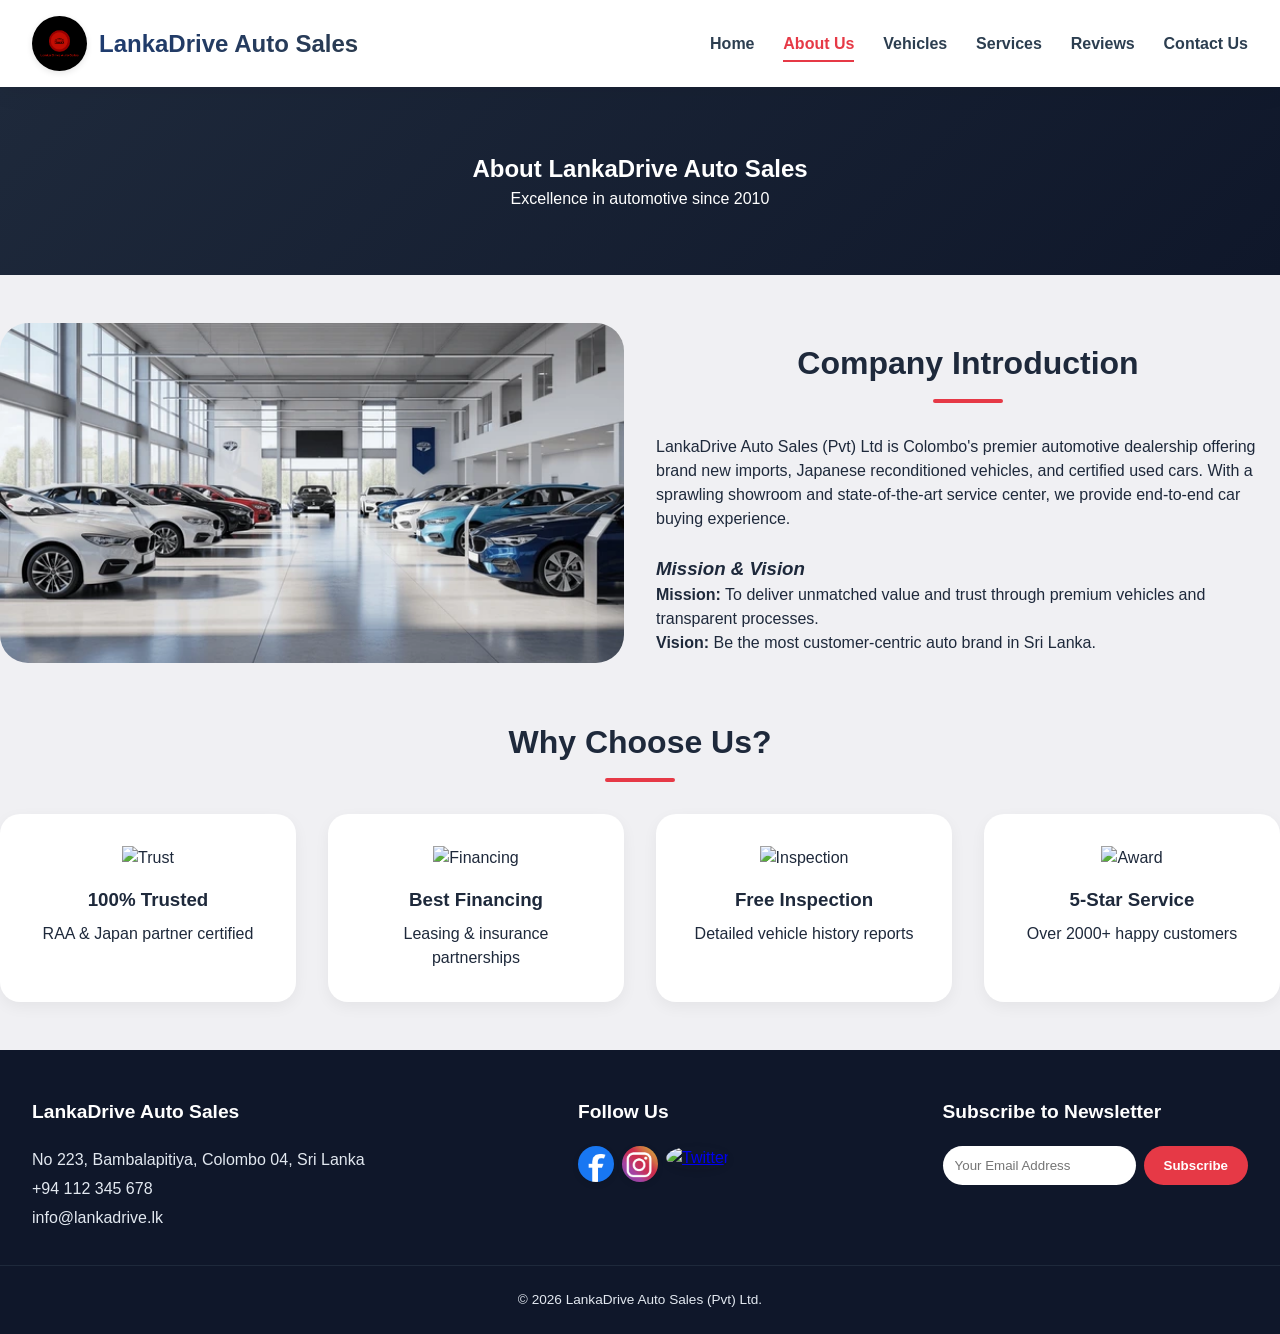
==== about.html @ 91d38817 "Add Files" ====
<!DOCTYPE html>
<html lang="en">

<head>
    <meta charset="UTF-8">
    <meta name="viewport" content="width=device-width, initial-scale=1.0">
    <title>LankaDrive - About Us</title>
    <link rel="stylesheet" href="css/style.css">
</head>

<body>
    <header>
        <div class="header-container">
            <div class="logo-area">
                <img src="images/logo.png" class="logo-img">
                <span class="company-name">LankaDrive Auto Sales</span>
            </div>
            <nav class="navbar">
                <ul>
                    <li><a href="index.html">Home</a></li>
                    <li><a href="about.html" class="active">About Us</a></li>
                    <li><a href="vehicles.html">Vehicles</a></li>
                    <li><a href="services.html">Services</a></li>
                    <li><a href="reviews.html">Reviews</a></li>
                    <li><a href="contact.html">Contact Us</a></li>
                </ul>
            </nav>
        </div>
    </header>
    <main>
        <section class="about-hero">
            <div class="container">
                <h1>About LankaDrive Auto Sales</h1>
                <p>Excellence in automotive since 2010</p>
            </div>
        </section>
        <div class="container section-padding">
            <div style="display: flex; flex-wrap: wrap; gap: 2rem; align-items: center; margin-bottom: 3rem;">
                <div style="flex:1">
                    <img src="images/Showroom.webp" alt="Showroom" style="width:100%; border-radius: 28px;"
                        alt="Showroom">
                </div>
                <div style="flex:1">
                    <h2>Company Introduction</h2>
                    <p>LankaDrive Auto Sales (Pvt) Ltd is Colombo's premier automotive dealership offering brand new
                        imports, Japanese reconditioned vehicles, and certified used cars. With a sprawling showroom and
                        state-of-the-art service center, we provide end-to-end car buying experience.</p>
                    <br>
                    <h3><em>Mission & Vision</em></h3>
                    <p><strong>Mission:</strong> To deliver unmatched value and trust through premium vehicles and
                        transparent processes.<br>
                        <strong>Vision:</strong> Be the most customer-centric auto brand in Sri Lanka.
                    </p>
                </div>
            </div>
            <h2>Why Choose Us?</h2>
            <div class="reason-cards">
                <div class="reason-card">
                    <img src="https://cdn-icons-png.flaticon.com/128/15552/15552480.png" alt="Trust">
                    <h3>100% Trusted</h3>
                    <p>RAA & Japan partner certified</p>
                </div>
                <div class="reason-card">
                    <img src="https://cdn-icons-png.flaticon.com/128/1611/1611343.png" alt="Financing">
                    <h3>Best Financing</h3>
                    <p>Leasing & insurance partnerships</p>
                </div>
                <div class="reason-card">
                    <img src="https://cdn-icons-png.flaticon.com/128/1690/1690427.png" alt="Inspection">
                    <h3>Free Inspection</h3>
                    <p>Detailed vehicle history reports</p>
                </div>
                <div class="reason-card">
                    <img src="https://cdn-icons-png.flaticon.com/128/6826/6826600.png" alt="Award">
                    <h3>5-Star Service</h3>
                    <p>Over 2000+ happy customers</p>
                </div>
            </div>
        </div>
    </main>
    <footer>
        <div class="footer-container">
            <div class="footer-col">
                <h4>LankaDrive Auto Sales</h4>
                <address>
                    No 223, Bambalapitiya, Colombo 04, Sri Lanka<br>
                    +94 112 345 678<br>
                    info@lankadrive.lk
                </address>
            </div>
            <div class="footer-col">
                <h4>Follow Us</h4>
                <div class="social-icons">
                    <a href="https://www.facebook.com/"><img src="images/facebook.png" alt="Facebook"
                            class="social-icon-img"></a>
                    <a href="https://www.instagram.com/"><img src="images/instagram.png" alt="Instagram"
                            class="social-icon-img"></a>
                    <a href="https://www.x.com/"><img src="images/X.png" alt="Twitter" class="social-icon-img"></a>
                </div>
            </div>
            <div class="footer-col newsletter">
                <h4>Subscribe to Newsletter</h4>
                <form class="newsletter-form">
                    <input type="email" placeholder="Your Email Address" required>
                    <button type="submit">Subscribe</button>
                </form>
            </div>
        </div>
        <div class="footer-bottom">
            <p>&copy; 2026 LankaDrive Auto Sales (Pvt) Ltd.</p>
        </div>
    </footer>
</body>

</html>
---- css/style.css ----
/* ========== Global Reset & Base ========== */
* {
    margin: 0;
    padding: 0;
    box-sizing: border-box;
}

body {
    font-family: 'Segoe UI', Tahoma, Geneva, Verdana, sans-serif;
    background: #f0f0f3;
    color: #1e293b;
    line-height: 1.5;
}

.container {
    max-width: 1280px;
    margin: 0 auto;
    padding: 0 24px;
}

/* ========== Typography ========== */
h1, h2, h3 {
    font-weight: 700;
}

h2 {
    font-size: 2rem;
    margin-bottom: 2rem;
    text-align: center;
    position: relative;
}

h2:after {
    content: '';
    display: block;
    width: 70px;
    height: 4px;
    background: #e63946;
    margin: 12px auto 0;
    border-radius: 4px;
}

/* ========== Header & Navigation ========== */
header {
    background: #ffffff;
    box-shadow: 0 8px 20px rgba(0,0,0,0.05);
    position: sticky;
    top: 0;
    z-index: 1000;
}

.header-container {
    display: flex;
    justify-content: space-between;
    align-items: center;
    max-width: 1280px;
    margin: 0 auto;
    padding: 1rem 2rem;
    flex-wrap: wrap;
    gap: 1rem;
}

.logo-area {
    display: flex;
    align-items: center;
    gap: 12px;
}

.logo-img {
    width: 55px;
    height: 55px;
    border-radius: 50%;
    object-fit: cover;
    box-shadow: 0 2px 6px rgba(0,0,0,0.1);
}

.company-name {
    font-size: 1.5rem;
    font-weight: 800;
    background: linear-gradient(135deg, #1e3c72, #2b3b4e);
    -webkit-background-clip: text;
    background-clip: text;
    color: transparent;
}

.navbar ul {
    display: flex;
    gap: 1.8rem;
    list-style: none;
    flex-wrap: wrap;
    justify-content: center;
}

.navbar a {
    text-decoration: none;
    font-weight: 600;
    color: #2c3e50;
    transition: 0.2s;
    padding: 0.5rem 0;
    border-bottom: 2px solid transparent;
}

.navbar a:hover,
.navbar a.active {
    color: #e63946;
    border-bottom-color: #e63946;
}

/* ========== Hero Banner ========== */
.hero-banner {
    background: linear-gradient(rgba(0,0,0,0.65), rgba(0,0,0,0.65)), url('https://hips.hearstapps.com/mtg-prod/68084d38eb64050008ab0179/2026lexuses300h7.jpg?w=768&width=768&q=75&format=webp');
    background-size: cover;
    background-position: center 40%;
    height: 85vh;
    min-height: 520px;
    display: flex;
    align-items: center;
    text-align: center;
    color: white;
}

.banner-content {
    max-width: 800px;
    margin: 0 auto;
    padding: 1.5rem;
}

.banner-content h1 {
    font-size: 3.5rem;
    margin-bottom: 1rem;
}

.banner-content p {
    font-size: 1.25rem;
    margin-bottom: 2rem;
}

.btn-primary {
    background: #e63946;
    color: white;
    padding: 12px 32px;
    border-radius: 40px;
    text-decoration: none;
    font-weight: 600;
    display: inline-block;
    box-shadow: 0 4px 12px rgba(0,0,0,0.2);
    transition: 0.3s;
}

.btn-primary:hover {
    background: #c1121f;
    transform: translateY(-2px);
}

/* ========== Welcome Section ========== */
.welcome-section {
    padding: 4rem 0;
    background: white;
    text-align: center;
}

.welcome-section p {
    max-width: 800px;
    margin: 0 auto;
    font-size: 1.1rem;
    color: #334155;
}

/* ========== Vehicle Cards ========== */
.featured-vehicles {
    padding: 4rem 0;
    background: #f8fafc;
}

.vehicle-grid {
    display: grid;
    grid-template-columns: repeat(auto-fit, minmax(320px, 1fr));
    gap: 2rem;
    margin-top: 1rem;
}

.vehicle-card {
    background: white;
    border-radius: 24px;
    overflow: hidden;
    transition: transform 0.25s ease, box-shadow 0.25s;
    box-shadow: 0 10px 25px -5px rgba(0,0,0,0.05);
}

.vehicle-card:hover {
    transform: translateY(-6px);
    box-shadow: 0 20px 30px -12px rgba(0,0,0,0.15);
}

.vehicle-card img {
    width: 100%;
    height: 210px;
    object-fit: cover;
}

.vehicle-info {
    padding: 1.5rem;
}

.vehicle-info h3 {
    font-size: 1.4rem;
    margin-bottom: 0.75rem;
}

.vehicle-specs {
    list-style: none;
    margin: 1rem 0;
    display: flex;
    flex-wrap: wrap;
    gap: 12px;
    font-size: 0.85rem;
    color: #475569;
}

.vehicle-specs li {
    display: flex;
    align-items: center;
    gap: 5px;
}

.vehicle-specs img {
    width: 18px;
    height: 18px;
    object-fit: contain;
}

.btn-inquire {
    background: #3b2d1e;
    color: white;
    padding: 10px 20px;
    border-radius: 40px;
    font-weight: 600;
    display: inline-block;
    text-decoration: none;
    font-size: 0.9rem;
    transition: 0.2s;
}

.btn-inquire:hover {
    background: #e63946; 
}

/* ========== Promo Section ========== */
.promo-section {
    background: #0f172a;
    color: white;
    padding: 3rem 0;
}

.promo-flex {
    display: flex;
    align-items: center;
    justify-content: space-between;
    gap: 2rem;
    flex-wrap: wrap;
}

.promo-text h3 {
    font-size: 1.8rem;
    margin-bottom: 1rem;
}

.btn-secondary1 {
    background: #e63946;
    color: white;
    padding: 10px 28px;
    border-radius: 40px;
    text-decoration: none;
    display: inline-block;
    margin-top: 1rem;
    font-weight: 600;
}

.btn-secondary1:hover {
    background: #c1121f;
}

.promo-image img {
    border-radius: 24px;
    width: 100%;
    max-width: 400px;
    box-shadow: 0 10px 20px rgba(0,0,0,0.3);
}

/* ========== Gallery ========== */
.gallery-section {
    padding: 4rem 0;
    background: white;
}

.gallery-grid {
    display: grid;
    grid-template-columns: repeat(auto-fit, minmax(250px, 1fr));
    gap: 1.5rem;
}

.gallery-grid img {
    width: 100%;
    border-radius: 20px;
    transition: 0.3s;
    object-fit: cover;
    height: 180px;
}

.gallery-grid img:hover {
    transform: scale(1.02);
    box-shadow: 0 8px 20px rgba(0,0,0,0.1);
}

/* ========== Footer ========== */
footer {
    background: #0f172a;
    color: #e2e8f0;
    padding-top: 3rem;
}

.footer-container {
    max-width: 1280px;
    margin: 0 auto;
    display: flex;
    flex-wrap: wrap;
    justify-content: space-between;
    gap: 2rem;
    padding: 0 2rem 2rem;
}

.footer-col h4 {
    font-size: 1.2rem;
    margin-bottom: 1.2rem;
    color: white;
}

.footer-col address {
    font-style: normal;
    line-height: 1.8;
}

.social-icons {
    display: flex;
    gap: 8px;
    margin-top: 0.5rem;
}

.social-icons a {
    display: inline-block;
    transition: transform 0.2s ease;
}

.social-icons a:hover {
    transform: translateY(-3px);
}

.social-icon-img {
    width: 36px;
    height: 36px;
    border-radius: 50%;
    object-fit: cover;
    box-shadow: 0 2px 6px rgba(0,0,0,0.1);
}

.newsletter-form {
    display: flex;
    gap: 8px;
    flex-wrap: wrap;
}

.newsletter-form input {
    padding: 12px;
    border-radius: 60px;
    border: none;
    flex: 1;
    min-width: 160px;
    outline: none;
}

.newsletter-form button {
    background: #e63946;
    border: none;
    padding: 0 20px;
    border-radius: 60px;
    color: white;
    font-weight: 600;
    cursor: pointer;
    transition: 0.2s;
}

.footer-bottom {
    text-align: center;
    padding: 1.5rem;
    border-top: 1px solid #1e293b;
    font-size: 0.85rem;
}

/* ========== Responsive ========== */
@media (max-width: 860px) {
    .navbar ul {
        flex-direction: column;
        gap: 0.8rem;
        align-items: center;
    }

    .banner-content h1 {
        font-size: 2.2rem;
    }

    .promo-flex {
        flex-direction: column;
        text-align: center;
    }
}

/* ========== About Page ========== */
.about-hero {
    background: linear-gradient(135deg, #1e293b, #0f172a);
    padding: 4rem 0;
    text-align: center;
    color: white;
}

.reason-cards {
    display: grid;
    grid-template-columns: repeat(auto-fit, minmax(220px, 1fr));
    gap: 2rem;
    margin-top: 2rem;
}

.reason-card {
    background: white;
    border-radius: 20px;
    padding: 2rem;
    text-align: center;
    box-shadow: 0 5px 15px rgba(0,0,0,0.05);
}

.reason-card img {
    width: 50px;
    height: 50px;
    margin-bottom: 1rem;
    object-fit: contain;
}

.reason-card h3 {
    margin-bottom: 0.5rem;
}

/* ========== Services Page ========== */
.services-grid {
    display: grid;
    grid-template-columns: repeat(auto-fit, minmax(280px, 1fr));
    gap: 2rem;
    margin: 3rem 0;
}

.service-item {
    background: white;
    border-radius: 28px;
    padding: 2rem;
    text-align: center;
    box-shadow: 0 10px 15px -3px rgba(0,0,0,0.05);
    transition: 0.2s;
}

.service-item img {
    width: 60px;
    height: 60px;
    margin-bottom: 1rem;
    object-fit: contain;
}


/* ========== Reviews Page ========== */
.testimonials-grid {
    display: grid;
    grid-template-columns: repeat(auto-fit, minmax(300px, 1fr));
    gap: 2rem;
    margin-bottom: 3rem;
}

.testimonial-card {
    background: white;
    border-radius: 24px;
    padding: 1.8rem;
    box-shadow: 0 10px 20px rgba(0,0,0,0.05);
}

.stars {
    color: #fbbf24;
    font-size: 1.2rem;
    margin-bottom: 1rem;
}

.video-testimonial {
    background: #f1f5f9;
    border-radius: 28px;
    padding: 2rem;
    text-align: center;
    max-width: 800px;
    margin: 0 auto;
}

.video-testimonial video {
    border-radius: 20px;
    margin: 1rem 0;
}

/* ========== Contact Page ========== */
.contact-wrapper {
    display: flex;
    flex-wrap: wrap;
    gap: 3rem;
    margin: 3rem 0;
}

.contact-details {
    flex: 1;
    background: white;
    border-radius: 24px;
    padding: 2rem;
    box-shadow: 0 10px 20px rgba(0,0,0,0.05);
}

.inquiry-form {
    flex: 1.5;
    background: white;
    border-radius: 24px;
    padding: 2rem;
    box-shadow: 0 10px 20px rgba(0,0,0,0.05);
}

.form-group {
    margin-bottom: 1.2rem;
}

.form-group input,
.form-group textarea {
    width: 100%;
    padding: 12px 16px;
    border-radius: 40px;
    border: 1px solid #cbd5e1;
    font-family: inherit;
}

.radio-group {
    display: flex;
    gap: 1.5rem;
    margin: 1rem 0;
}

.radio-group label {
    display: flex;
    align-items: center;
    gap: 6px;
}

.btn-submit {
    background: #e63946;
    color: white;
    border: none;
    padding: 12px 28px;
    border-radius: 40px;
    font-weight: 700;
    cursor: pointer;
    margin-top: 1rem;
}

/* ========== Utility ========== */
.page-title {
    text-align: center;
    margin: 2rem 0 1rem;
    font-size: 2.2rem;
}

.section-padding {
    padding: 3rem 0;
}

/* Car Detail Section (for vehicle-details.html) */
.car-detail-section {
    margin-bottom: 3rem;
    scroll-margin-top: 100px;
}

.car-detail {
    display: flex;
    flex-wrap: wrap;
    gap: 3rem;
    background: rgb(231, 227, 227);
    border-radius: 28px;
    padding: 2rem;
    box-shadow: 0 10px 20px rgba(0,0,0,0.05);
}

.car-detail-image {
    flex: 1;
}

.car-detail-image img {
    width: 100%;
    border-radius: 20px;
    object-fit: cover;
}

.car-detail-info {
    flex: 1;
}

.car-detail-info h2 {
    text-align: left;
    margin-bottom: 1rem;
}

.car-detail-info h2:after {
    margin: 12px 0 0 0;
}

.car-detail-info .price {
    font-size: 1.8rem;
    font-weight: 700;
    color: #e63946;
    margin: 1rem 0;
}

.full-specs {
    list-style: none;
    margin: 1.5rem 0;
    display: grid;
    grid-template-columns: repeat(auto-fill, minmax(200px, 1fr));
    gap: 0.8rem;
}

.full-specs li {
    padding: 0.5rem 0;
    border-bottom: 1px solid #e2e8f0;
}

.description {
    margin: 1.5rem 0;
    line-height: 1.6;
    color: #334155;
}

.btn-primary {
    background: #e63946;
    color: white;
    padding: 12px 28px;
    text-decoration: none;
    border-radius: 40px;
    font-weight: 600;
    display: inline-block;
    transition: 0.2s;
}

.btn-primary:hover {
    background: #c1121f;
    transform: translateY(-2px);
}

.btn-secondary {
    background: #1e293b;
    color: white;
    padding: 12px 28px;
    text-decoration: none;
    border-radius: 40px;
    font-weight: 600;
    display: inline-block;
    transition: 0.2s;
}

.btn-secondary:hover {
    background: #0f172a;
}

@media (max-width: 860px) {
    .car-detail {
        flex-direction: column;
    }
}
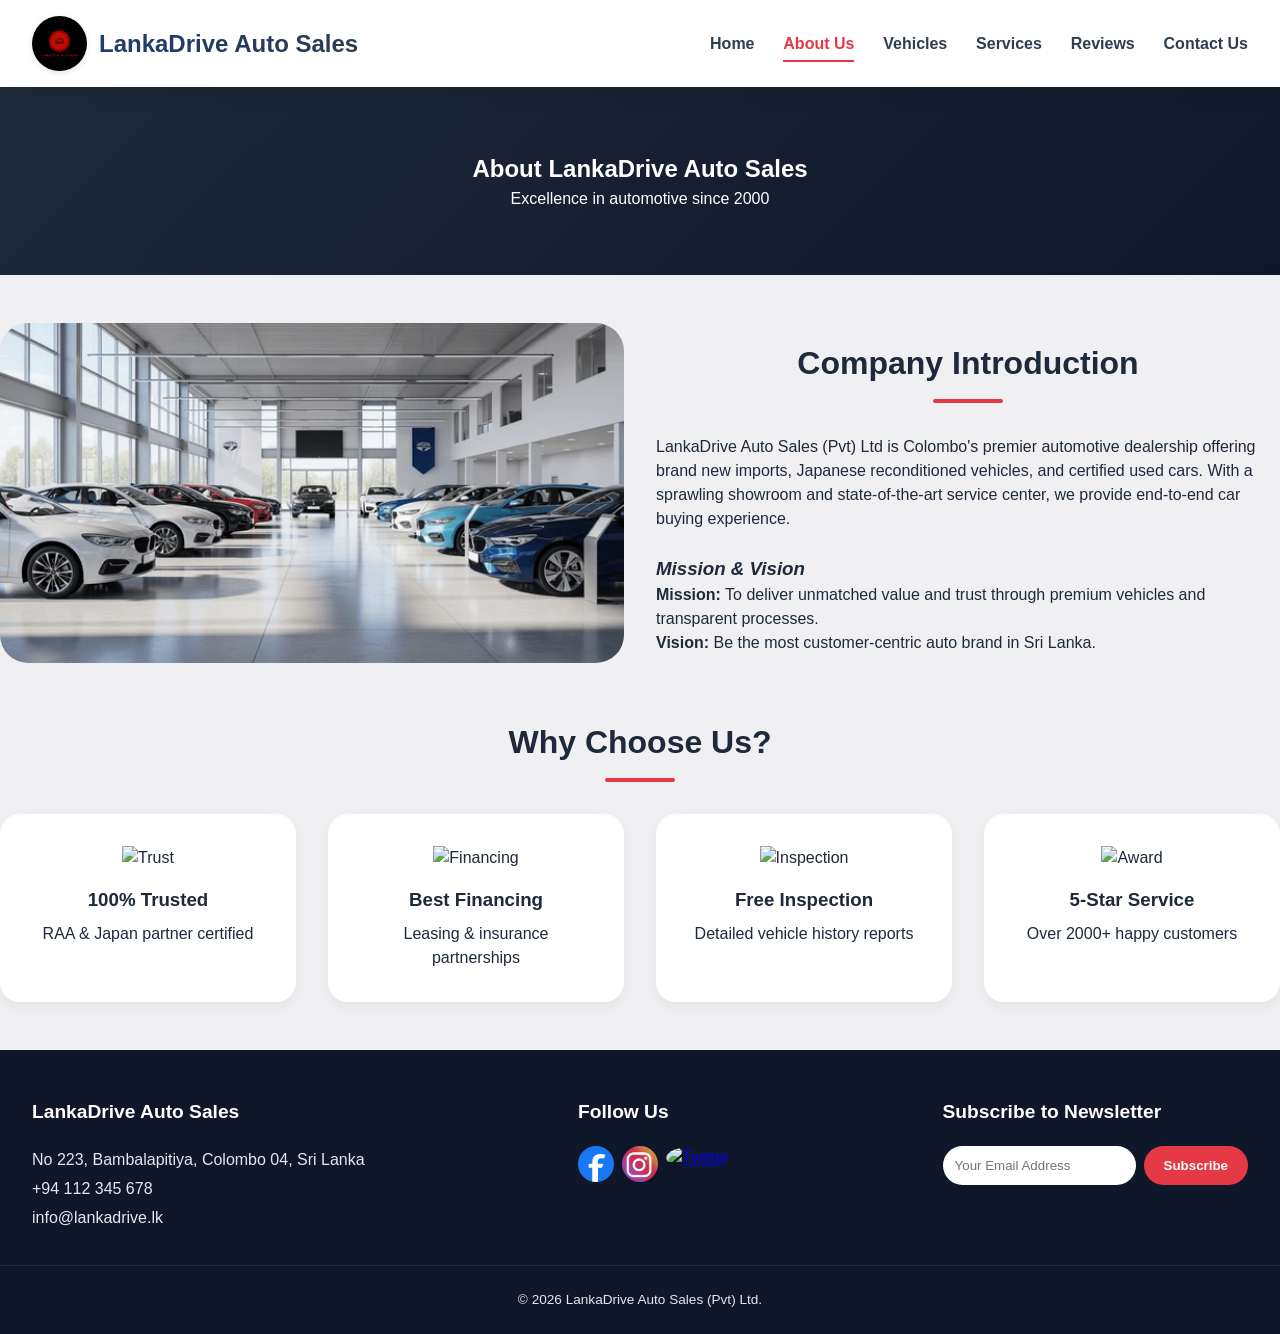
==== commit 8bf601d0: "Update about.html" ====
--- a/about.html
+++ b/about.html
@@ -31,7 +31,7 @@
         <section class="about-hero">
             <div class="container">
                 <h1>About LankaDrive Auto Sales</h1>
-                <p>Excellence in automotive since 2010</p>
+                <p>Excellence in automotive since 2000</p>
             </div>
         </section>
         <div class="container section-padding">
@@ -112,4 +112,4 @@
     </footer>
 </body>
 
-</html>+</html>
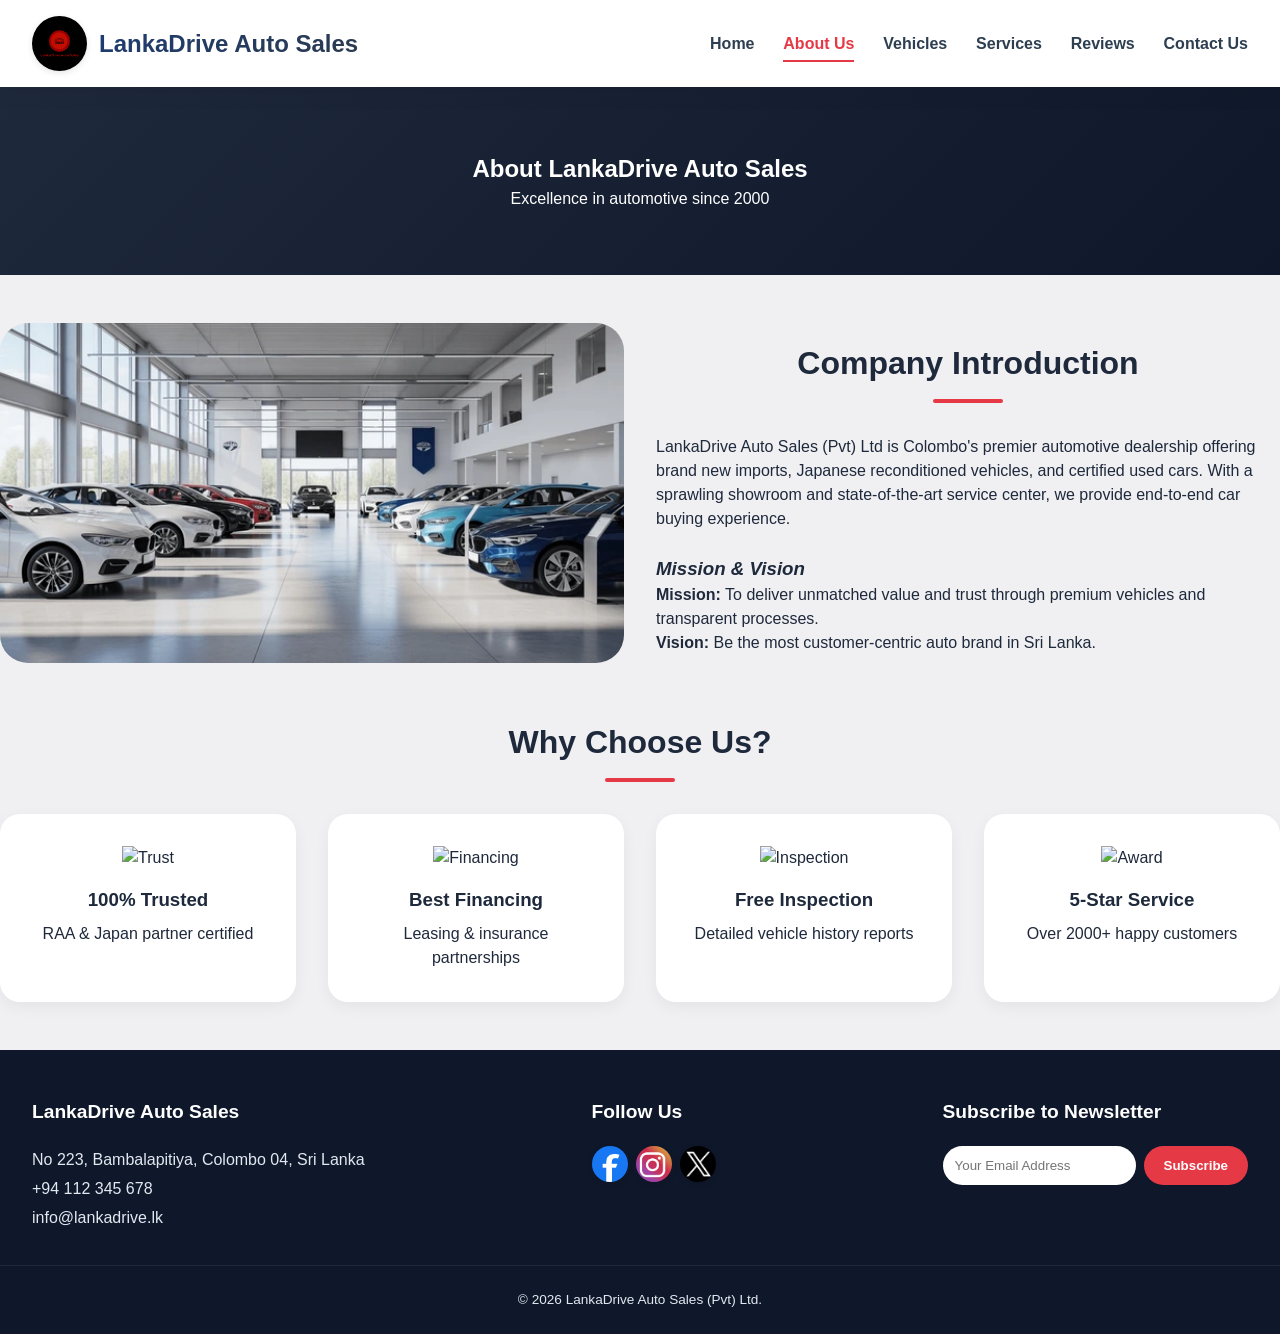
==== commit 67aaa926: "Update about.html" ====
--- a/about.html
+++ b/about.html
@@ -95,7 +95,7 @@
                             class="social-icon-img"></a>
                     <a href="https://www.instagram.com/"><img src="images/instagram.png" alt="Instagram"
                             class="social-icon-img"></a>
-                    <a href="https://www.x.com/"><img src="images/X.png" alt="Twitter" class="social-icon-img"></a>
+                    <a href="https://www.x.com/"><img src="images/x.png" alt="Twitter" class="social-icon-img"></a>
                 </div>
             </div>
             <div class="footer-col newsletter">
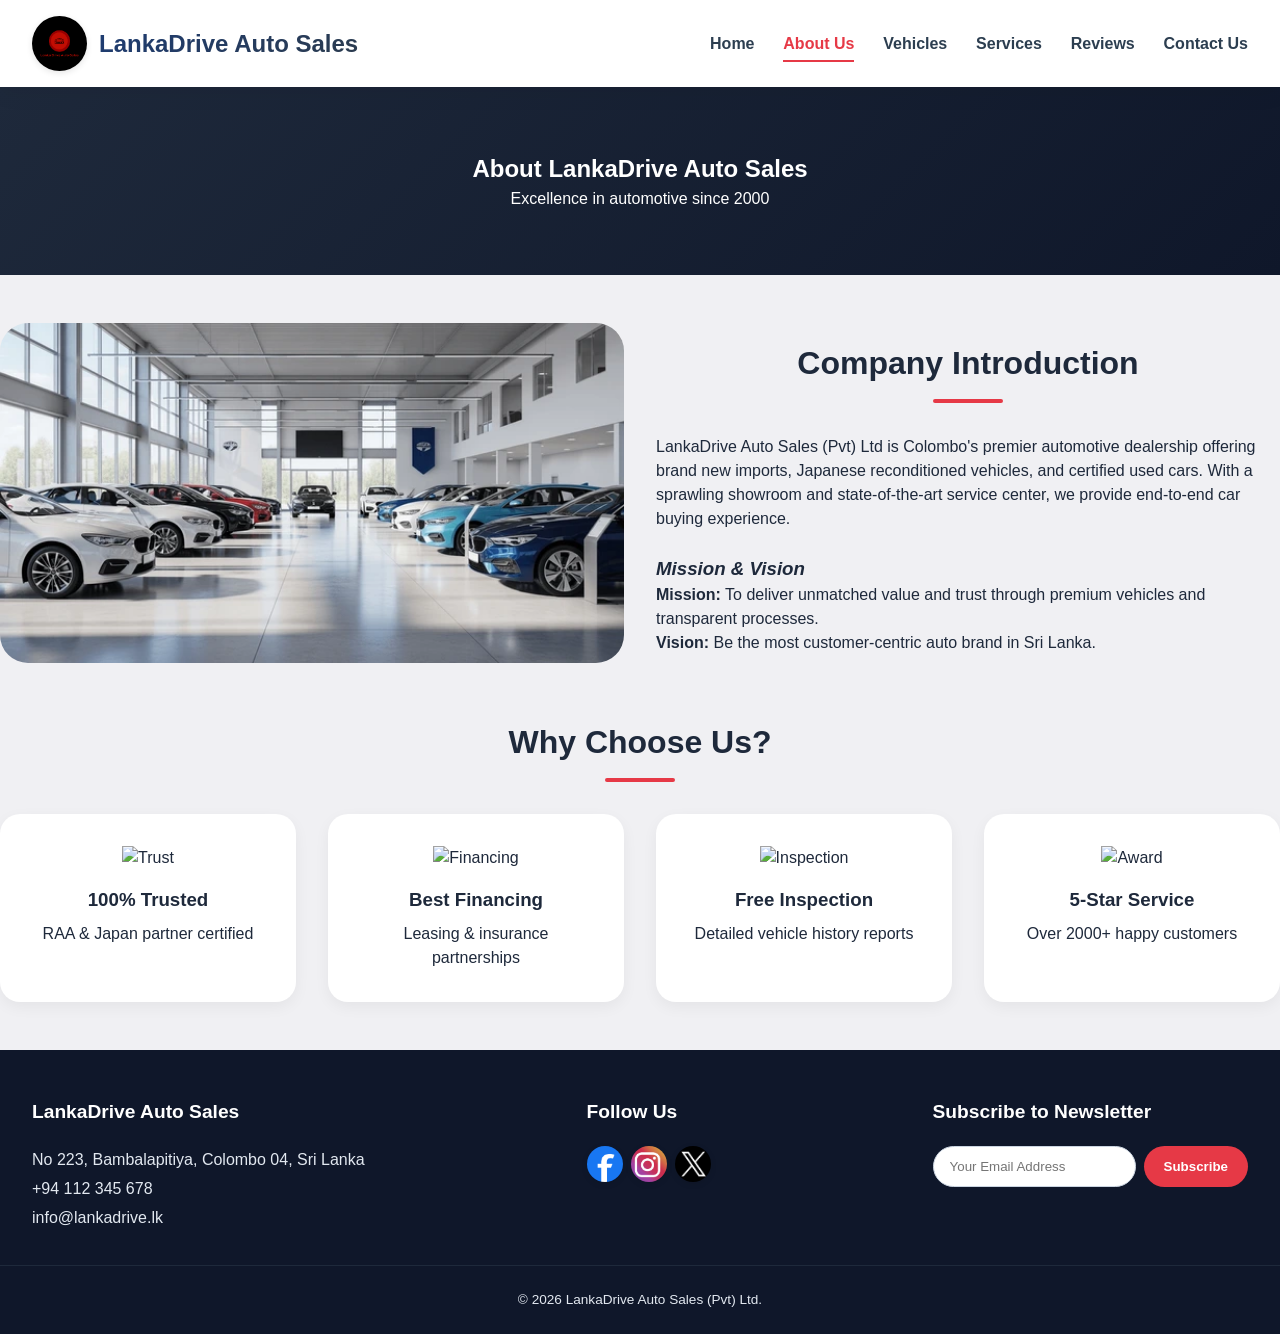
==== commit 7aca16fb: "Update about.html" ====
--- a/about.html
+++ b/about.html
@@ -100,10 +100,12 @@
             </div>
             <div class="footer-col newsletter">
                 <h4>Subscribe to Newsletter</h4>
-                <form class="newsletter-form">
-                    <input type="email" placeholder="Your Email Address" required>
-                    <button type="submit">Subscribe</button>
-                </form>
+                <div class="form-group">
+                    <form action="https://formspree.io/f/mbdpowyg" method="post" class="newsletter-form">
+                        <input type="email" name="email" placeholder="Your Email Address" required>
+                        <button type="submit">Subscribe</button>
+                   </form>
+                </div>
             </div>
         </div>
         <div class="footer-bottom">
